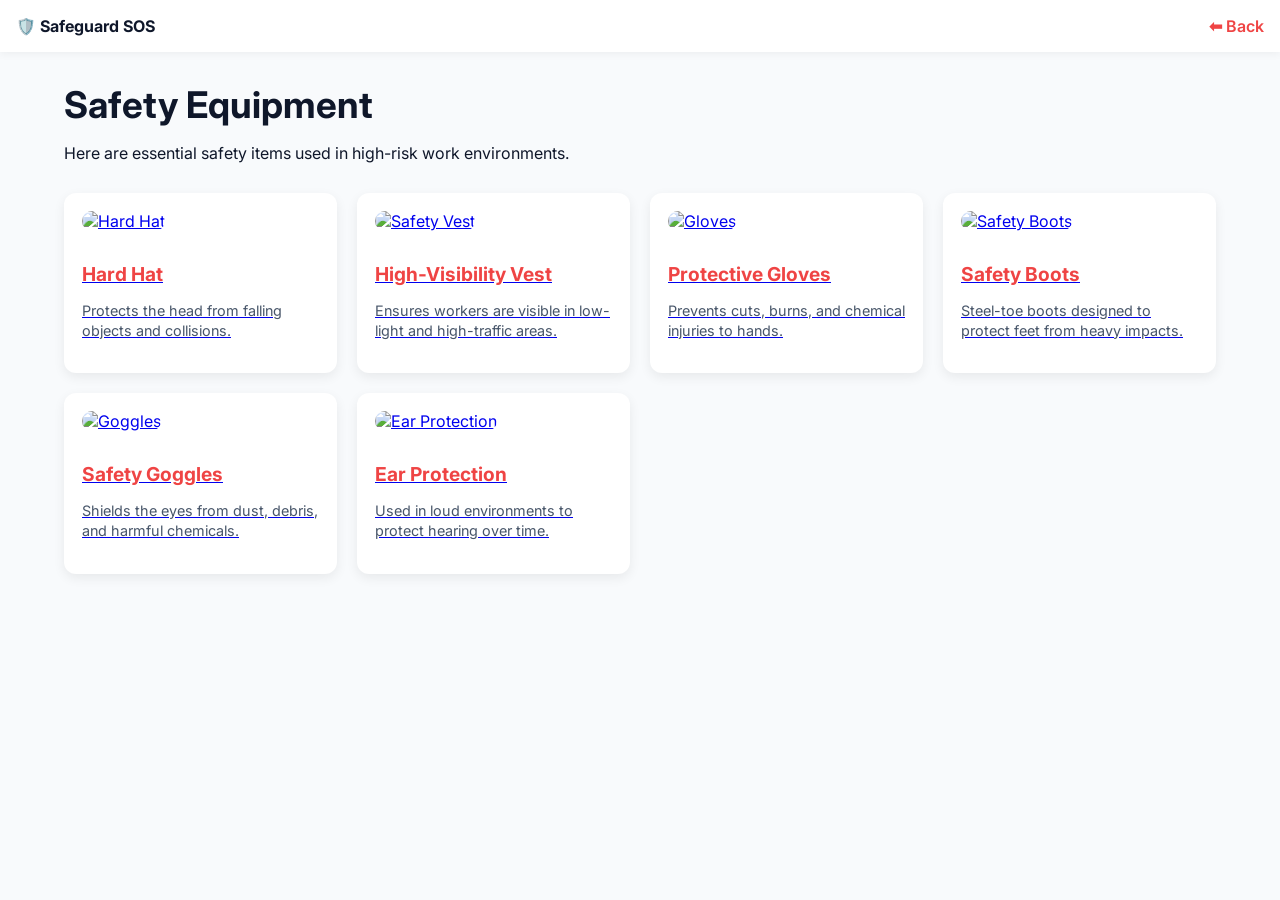
==== equipment.html @ c5219562 "Add files via upload" ====
<!DOCTYPE html>
<html lang="en">
<head>
  <meta charset="UTF-8">
  <title>Safety Equipment | Safeguard SOS</title>
  <link href="https://fonts.googleapis.com/css2?family=Inter:wght@400;600;700&display=swap" rel="stylesheet">

  <style>
    body {
      margin: 0;
      padding: 0;
      font-family: 'Inter', sans-serif;
      background: #f8fafc;
      color: #0f172a;
    }

    .navbar {
      background: white;
      padding: 16px;
      box-shadow: 0 2px 8px rgba(0,0,0,0.05);
      display: flex;
      justify-content: space-between;
      align-items: center;
      position: sticky;
      top: 0;
      z-index: 10;
    }

    .navbar a {
      text-decoration: none;
      color: #ef4444;
      font-weight: 600;
    }

    .container {
      width: 90%;
      margin: 30px auto;
    }

    h1 {
      font-size: 2.3rem;
      margin-bottom: 10px;
    }

    .equipment-grid {
      display: grid;
      grid-template-columns: repeat(auto-fit, minmax(240px, 1fr));
      gap: 20px;
      margin-top: 30px;
    }

    .item {
      background: white;
      padding: 18px;
      border-radius: 12px;
      box-shadow: 0 4px 12px rgba(0,0,0,0.07);
      transition: 0.2s;
    }

    .item:hover {
      transform: scale(1.02);
    }

    .item img {
      width: 100%;
      height: 160px;
      object-fit: cover;
      border-radius: 10px;
      margin-bottom: 12px;
    }

    .item h3 {
      margin-bottom: 8px;
      font-size: 1.2rem;
      color: #ef4444;
    }

    .item p {
      font-size: 0.9rem;
      color: #475569;
      line-height: 1.4;
    }

  </style>
</head>

<body>

  <div class="navbar">
    <strong>🛡️ Safeguard SOS</strong>
    <a href="safe.html">⬅ Back</a>
  </div>

  <div class="container">
    <h1>Safety Equipment</h1>
    <p>Here are essential safety items used in high-risk work environments.</p>

    <div class="equipment-grid">

      <a href="https://www.amazon.in/s?k=hard+hat+safety+helmet" target="_blank" class="item">
  <img src="https://images.unsplash.com/photo-1600353068865-b5c822f02a34?q=80&w=800" alt="Hard Hat">
  <h3>Hard Hat</h3>
  <p>Protects the head from falling objects and collisions.</p>
</a>


      <a href="https://www.amazon.in/s?k=high+visibility+vest" target="_blank" class="item">
  <img src="https://images.unsplash.com/photo-1598544982375-5f999e8f3c07?q=80&w=800" alt="Safety Vest">
  <h3>High-Visibility Vest</h3>
  <p>Ensures workers are visible in low-light and high-traffic areas.</p>
</a>


   <a href="https://www.amazon.in/s?k=safety+gloves" target="_blank" class="item">
  <img src="https://images.unsplash.com/photo-1581091226033-d4720b4429f5?q=80&w=800" alt="Gloves">
  <h3>Protective Gloves</h3>
  <p>Prevents cuts, burns, and chemical injuries to hands.</p>
</a>


     <a href="https://www.amazon.in/s?k=safety+boots+steel+toe" target="_blank" class="item">
  <img src="https://images.unsplash.com/photo-1600566752707-6ec2e58ba37a?q=80&w=800" alt="Safety Boots">
  <h3>Safety Boots</h3>
  <p>Steel-toe boots designed to protect feet from heavy impacts.</p>
</a>


     <a href="https://www.amazon.in/s?k=safety+goggles" target="_blank" class="item">
  <img src="https://images.unsplash.com/photo-1596496057405-6e8d03f4d8f5?q=80&w=800" alt="Goggles">
  <h3>Safety Goggles</h3>
  <p>Shields the eyes from dust, debris, and harmful chemicals.</p>
</a>


      <a href="https://www.amazon.in/s?k=ear+muffs+hearing+protection" target="_blank" class="item">
  <img src="https://images.unsplash.com/photo-1598965402082-354bab443fac?q=80&w=800" alt="Ear Protection">
  <h3>Ear Protection</h3>
  <p>Used in loud environments to protect hearing over time.</p>
</a>


    </div>
  </div>

</body>
</html>
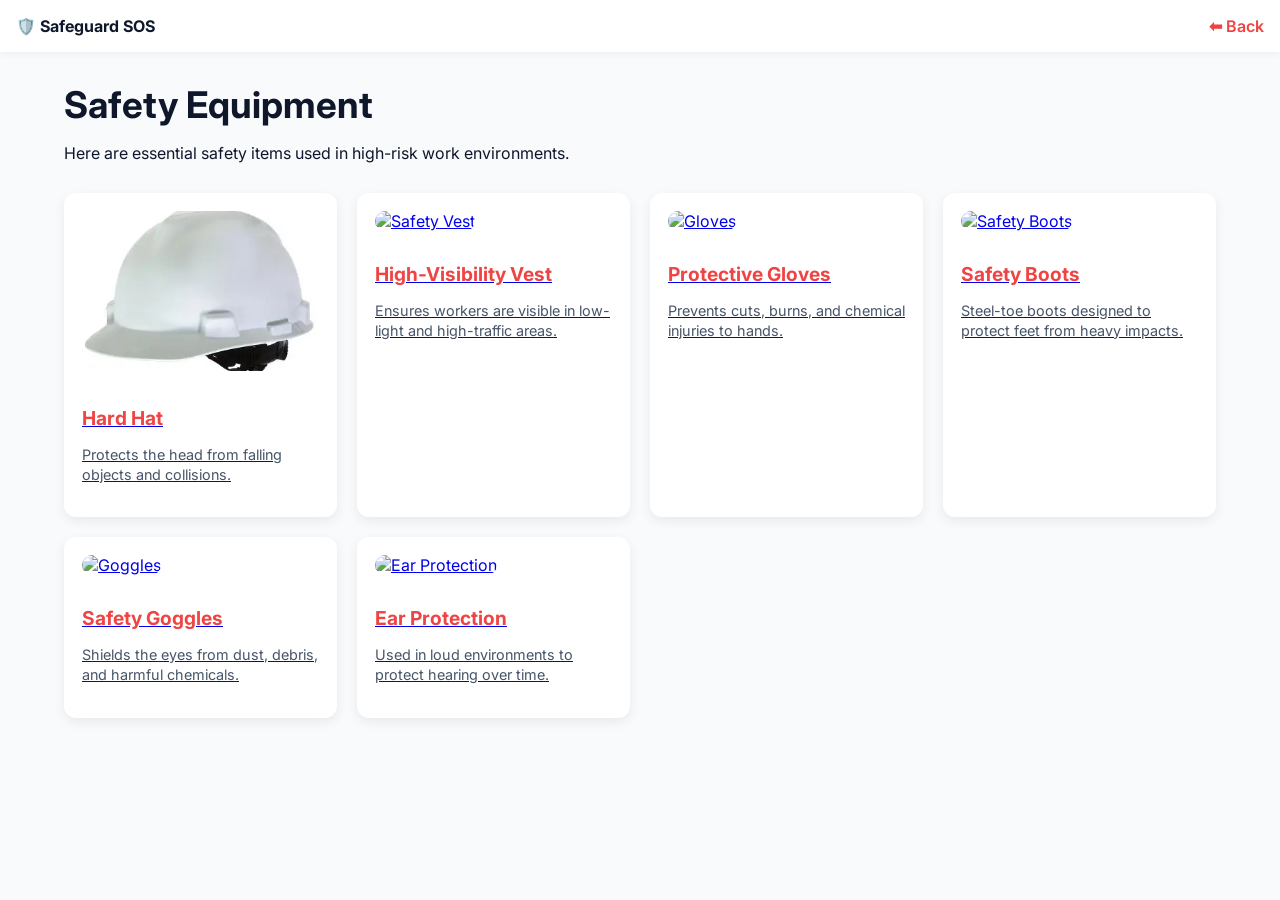
==== commit 8b3c05ef: "Update equipment.html" ====
--- a/equipment.html
+++ b/equipment.html
@@ -98,7 +98,7 @@
     <div class="equipment-grid">
 
       <a href="https://www.amazon.in/s?k=hard+hat+safety+helmet" target="_blank" class="item">
-  <img src="https://images.unsplash.com/photo-1600353068865-b5c822f02a34?q=80&w=800" alt="Hard Hat">
+  <img src="1.webp" alt="Hard Hat">
   <h3>Hard Hat</h3>
   <p>Protects the head from falling objects and collisions.</p>
 </a>
@@ -144,3 +144,6 @@
 
 </body>
 </html>
+
+
+
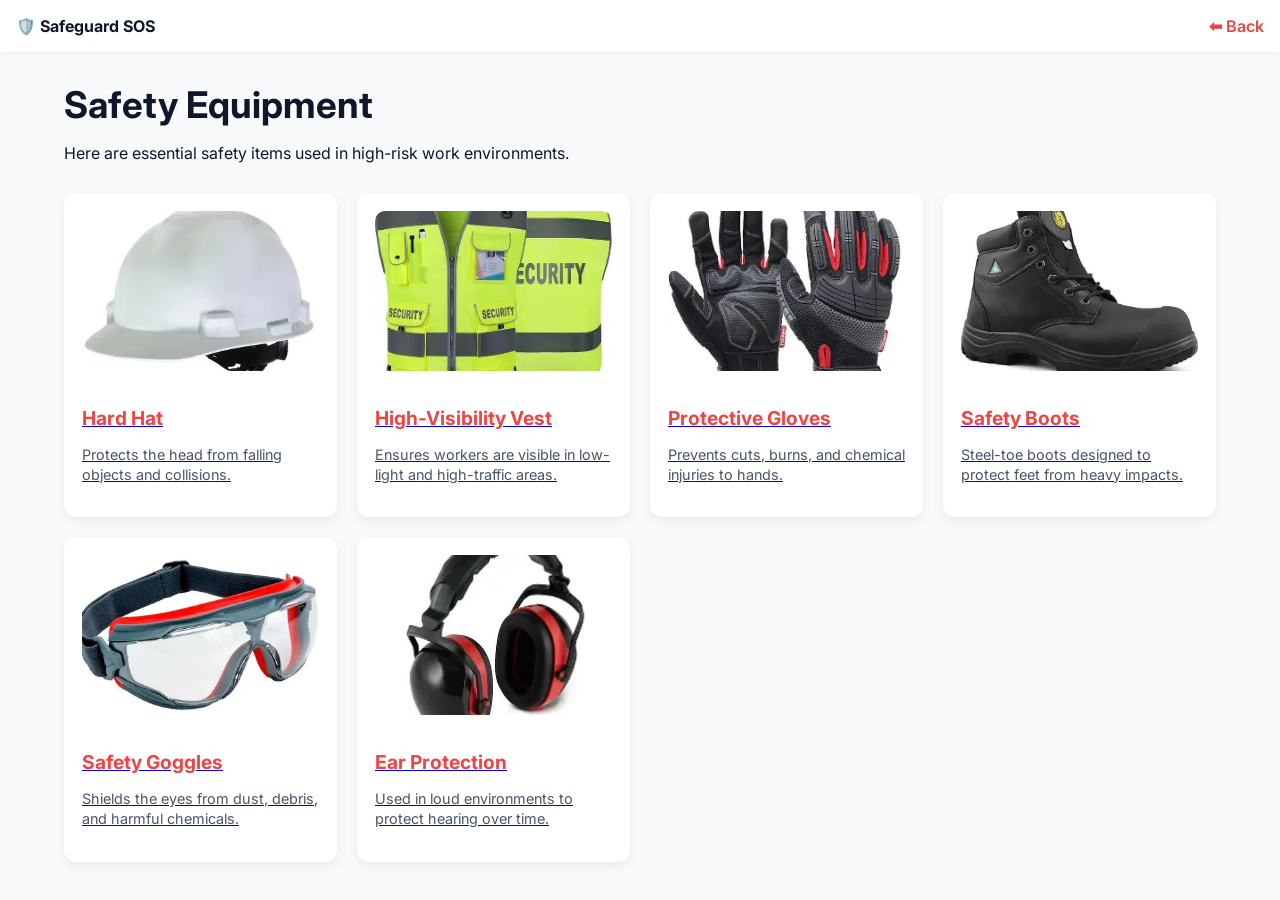
==== commit 41be132c: "Update equipment.html" ====
--- a/equipment.html
+++ b/equipment.html
@@ -105,35 +105,35 @@
 
 
       <a href="https://www.amazon.in/s?k=high+visibility+vest" target="_blank" class="item">
-  <img src="https://images.unsplash.com/photo-1598544982375-5f999e8f3c07?q=80&w=800" alt="Safety Vest">
+  <img src="2.webp" alt="Safety Vest">
   <h3>High-Visibility Vest</h3>
   <p>Ensures workers are visible in low-light and high-traffic areas.</p>
 </a>
 
 
    <a href="https://www.amazon.in/s?k=safety+gloves" target="_blank" class="item">
-  <img src="https://images.unsplash.com/photo-1581091226033-d4720b4429f5?q=80&w=800" alt="Gloves">
+  <img src="3.webp" alt="Gloves">
   <h3>Protective Gloves</h3>
   <p>Prevents cuts, burns, and chemical injuries to hands.</p>
 </a>
 
 
      <a href="https://www.amazon.in/s?k=safety+boots+steel+toe" target="_blank" class="item">
-  <img src="https://images.unsplash.com/photo-1600566752707-6ec2e58ba37a?q=80&w=800" alt="Safety Boots">
+  <img src="4.webp" alt="Safety Boots">
   <h3>Safety Boots</h3>
   <p>Steel-toe boots designed to protect feet from heavy impacts.</p>
 </a>
 
 
      <a href="https://www.amazon.in/s?k=safety+goggles" target="_blank" class="item">
-  <img src="https://images.unsplash.com/photo-1596496057405-6e8d03f4d8f5?q=80&w=800" alt="Goggles">
+  <img src="5.webp" alt="Goggles">
   <h3>Safety Goggles</h3>
   <p>Shields the eyes from dust, debris, and harmful chemicals.</p>
 </a>
 
 
       <a href="https://www.amazon.in/s?k=ear+muffs+hearing+protection" target="_blank" class="item">
-  <img src="https://images.unsplash.com/photo-1598965402082-354bab443fac?q=80&w=800" alt="Ear Protection">
+  <img src="6.webp" alt="Ear Protection">
   <h3>Ear Protection</h3>
   <p>Used in loud environments to protect hearing over time.</p>
 </a>
@@ -147,3 +147,4 @@
 
 
 
+
